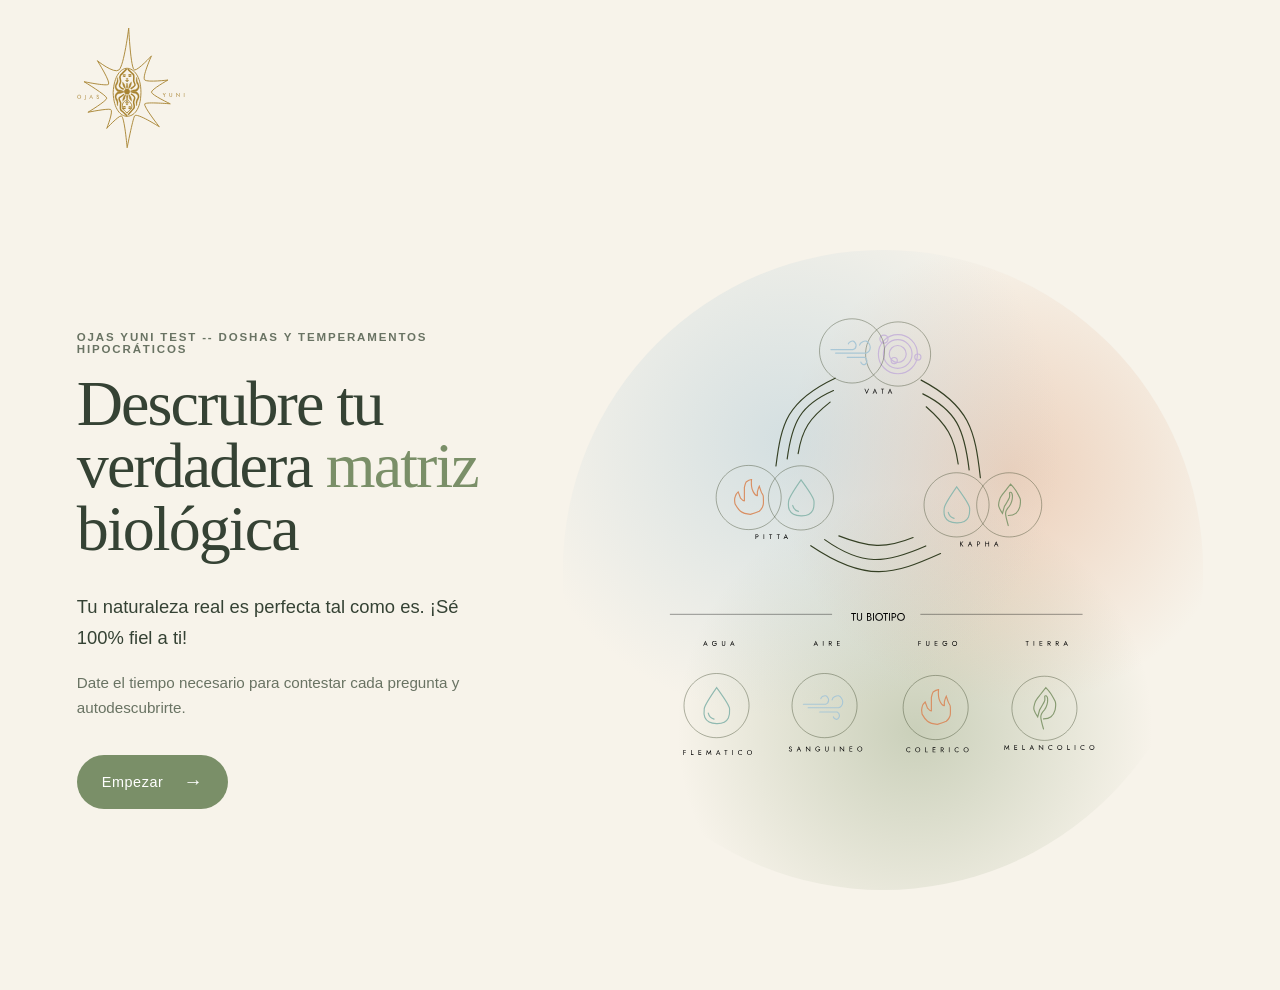
==== index.html @ 89ff5ba1 "first" ====
<!DOCTYPE html>
<html lang="en">
<head>
    <meta charset="UTF-8">
    <meta name="viewport" content="width=device-width, initial-scale=1.0">

    <title>OJAS YUNI TEST</title>

    <link rel="stylesheet" href="style.css">
</head>

<body>

    <header class="navbar">
        <a href="#" class="logo">
            <img src="/images/logoDosha.svg" alt="Website logo">
        </a>
    </header>

    <main>

        <section class="quiz-intro">

           
            <div class="intro-content">

                <p class="eyebrow">OJAS YUNI TEST -- Doshas y temperamentos hipocráticos </p>

                <h1>
                    Descrubre tu verdadera
                    <span>matriz</span> biológica
                </h1>

                <p class="intro-text">
                    Tu  naturaleza real es perfecta tal como es. ¡Sé 100% fiel a ti!
                </p>

                <p class="quiz-info">
                    Date el tiempo necesario para contestar cada pregunta y autodescubrirte.
                </p>

                <a href="quiz.html" class="quiz-button">
                    Empezar
                    <span>→</span>
                </a>

            </div>


            <div class="intro-image">

                <div class="image-circle">
                    <img
                        src="/images/BIOTIPO.svg"
                        alt="Illustration representing the doshas and temperaments"
                    >
                </div>

            </div>

        </section>

    </main>

</body>
</html>
---- style.css ----
:root {
    --primary: #7A8F68;
    --secondary: #D8B98A;
    --background: #F7F3EA;
    --text: #354234;
    --light-text: #697363;
    --button-text: #FFFFFF;

    --heading-font: "Your Heading Font", serif;
    --body-font: "Your Body Font", sans-serif;

    --surface: #FCFAF5;

    --muted: #697363;

    --sage: #879B72;
    --sage-light: #DCE3D5;

    --blue: #A9C7D6;
    --lavender: #C8B6D9;
    --terracotta: #D98F63;
    --teal: #8FB9B0;

    --border: rgba(53, 66, 52, 0.18);
}

* {
    margin: 0;
    padding: 0;
    box-sizing: border-box;
}

body {
    background-color: var(--background);
    color: var(--text);
    font-family: var(--body-font);
}

.navbar {
    width: 100%;
    padding: 28px 6%;
}

.logo {
    display: inline-block;
}

.logo img {
    width: 210px;
    height: auto;
    display: block;
}


.quiz-intro {
    min-height: calc(100vh - 90px);

    width: 88%;
    max-width: 1400px;

    margin: 0 auto;

    display: grid;
    grid-template-columns: 1fr 1fr;

    align-items: center;

    gap: 70px;

    padding: 50px 0 80px;
}



.intro-content {
    max-width: 600px;
}

.eyebrow {
    font-size: 0.75rem;
    letter-spacing: 0.18em;
    text-transform: uppercase;

    color: var(--primary);

    margin-bottom: 22px;
    font-weight: 600;
}


h1 {
    font-family: var(--heading-font);

    font-size: clamp(3.2rem, 5vw, 5.5rem);

    font-weight: 400;

    line-height: 0.98;

    letter-spacing: -0.03em;

    margin-bottom: 30px;
}

h1 span {
    color: var(--primary);
}


.intro-text {
    max-width: 520px;

    font-size: 1.15rem;

    line-height: 1.7;

    color: var(--text);

    margin-bottom: 18px;
}


.quiz-info {
    max-width: 500px;

    font-size: 0.95rem;

    line-height: 1.6;

    color: var(--light-text);

    margin-bottom: 35px;
}



.quiz-button {
    display: inline-flex;

    align-items: center;
    gap: 20px;

    padding: 16px 25px;

    background-color: var(--primary);
    color: var(--button-text);

    text-decoration: none;

    font-size: 0.9rem;

    letter-spacing: 0.04em;

    border-radius: 50px;

    transition:
        transform 0.25s ease,
        background-color 0.25s ease;
}

.quiz-button span {
    font-size: 1.2rem;

    transition: transform 0.25s ease;
}

.quiz-button:hover {
    transform: translateY(-3px);
}

.quiz-button:hover span {
    transform: translateX(5px);
}




.intro-image {
    display: flex;

    justify-content: center;
    align-items: center;
}




.image-circle {
    width: min(50vw, 700px);
    height: min(50vw, 700px);

    border-radius: 50%;

    display: flex;

    justify-content: center;
    align-items: center;

    background:
        radial-gradient(
            circle at 35% 30%,
            rgba(169, 199, 214, 0.45),
            transparent 45%
        ),
        radial-gradient(
            circle at 70% 35%,
            rgba(217, 143, 99, 0.35),
            transparent 38%
        ),
        radial-gradient(
            circle at 55% 75%,
            rgba(135, 155, 114, 0.40),
            transparent 40%
        ),
        #F7F3EA;

    padding-bottom: 80px;
}


.image-circle img {
    width: 110%;
    height: 90%;
    object-fit: contain;
}




@media (max-width: 900px) {

    .quiz-intro {
        grid-template-columns: 1fr;

        text-align: center;

        gap: 50px;

        padding-top: 30px;
    }

    .intro-content {
        margin: 0 auto;
    }

    .intro-text,
    .quiz-info {
        margin-left: auto;
        margin-right: auto;
    }

    .intro-image {
        order: -1;
    }

    .image-circle {
        width: min(70vw, 450px);
        height: min(70vw, 450px);
    }

    .navbar {
        padding: 22px 7%;
    }

}


@media (max-width: 500px) {

    .quiz-intro {
        width: 86%;
        padding-bottom: 50px;
    }

    h1 {
        font-size: 3rem;
    }

    .intro-text {
        font-size: 1rem;
    }

    .image-circle {
        width: 75vw;
        height: 75vw;
        padding: 20px;
    }

    .quiz-button {
        padding: 14px 22px;
    }

}

/* QUIZ STYLE */

body {
    background: var(--background);
    color: var(--text);

    font-family: var(--body-font);

    min-height: 100vh;
}


.quiz-header {
    width: 100%;
    padding: 28px 5vw;

    display: flex;
    align-items: center;
}

.logo img {
    width: 110px;
    height: auto;
}


.quiz-container {
    width: min(900px, 90%);
    margin: 0 auto;

    padding: 50px 0 80px;
}


.progress-section {
    margin-bottom: 70px;
}

.progress-top {
    display: flex;
    align-items: baseline;

    font-size: 0.85rem;
    letter-spacing: 0.08em;

    margin-bottom: 12px;
}

#questionNumber {
    font-weight: 600;
}

#totalQuestions {
    color: var(--muted);
}

.progress-track {
    width: 100%;
    height: 3px;

    background: rgba(53, 66, 52, 0.12);

    border-radius: 10px;
    overflow: hidden;
}

.progress-fill {
    width: 8.33%;
    height: 100%;

    background: var(--sage);

    border-radius: 10px;

    transition: width 0.4s ease;
}



.question-intro {
    text-align: center;

    margin-bottom: 45px;
}

.eyebrow {
    text-transform: uppercase;

    font-size: 0.72rem;
    font-weight: 600;

    letter-spacing: 0.16em;

    color: var(--muted);

    margin-bottom: 18px;
}

.question-intro h1 {
    font-family: var(--heading-font);

    font-size: clamp(2rem, 5vw, 3.6rem);

    line-height: 1.12;

    font-weight: 500;

    max-width: 760px;

    margin: 0 auto;
}



.answers {
    display: flex;
    flex-direction: column;

    gap: 14px;

    max-width: 720px;

    margin: 0 auto;
}

.answer-card {
    width: 100%;

    min-height: 78px;

    padding: 20px 26px;

    border: 1px solid var(--border);

    border-radius: 18px;

    background: rgba(255, 255, 255, 0.35);

    color: var(--text);

    font-family: var(--body-font);

    font-size: 1rem;

    text-align: left;

    cursor: pointer;

    transition:
        background 0.25s ease,
        border-color 0.25s ease,
        transform 0.25s ease,
        box-shadow 0.25s ease;
}

.answer-card:hover {
    background: var(--surface);

    border-color: var(--sage);

    transform: translateY(-2px);

    box-shadow:
        0 8px 25px rgba(53, 66, 52, 0.06);
}

.answer-card:focus-visible {
    outline: 2px solid var(--sage);

    outline-offset: 4px;
}

.answer-card.selected {
    background: var(--sage-light);

    border-color: var(--sage);

    transform: translateY(-2px);
}



.quiz-navigation {
    display: flex;

    justify-content: space-between;
    align-items: center;

    max-width: 720px;

    margin: 28px auto 0;
}

.back-button {
    border: none;

    background: transparent;

    color: var(--muted);

    font-family: var(--body-font);

    font-size: 0.9rem;

    cursor: pointer;

    padding: 8px 0;

    transition: color 0.2s ease;
}

.back-button:hover {
    color: var(--text);
}

.back-button:disabled {
    opacity: 0.3;

    cursor: default;
}

.select-hint {
    color: var(--muted);

    font-size: 0.75rem;
}


.result-content {
    text-align: center;

    max-width: 750px;

    margin: 0 auto;
}

.result-content h1 {
    font-family: var(--heading-font);

    font-size: clamp(2.2rem, 5vw, 4rem);

    font-weight: 500;

    line-height: 1.15;

    margin-bottom: 25px;
}

.result-symbols {
    display: flex;
    flex-direction: column;
    align-items: center;
    gap: 6px;
}

.result-plus {
    width: 100px;
    height: 100px;
}

.result-description {
    max-width: 600px;

    margin: 0 auto 50px;

    color: var(--muted);

    font-size: 1.05rem;

    line-height: 1.7;
}




.restart-button {
    border: none;

    background: var(--text);

    color: white;

    padding: 15px 28px;

    border-radius: 30px;

    font-family: var(--body-font);

    font-size: 0.9rem;

    cursor: pointer;

    transition:
        transform 0.2s ease,
        opacity 0.2s ease;
}

.restart-button:hover {
    transform: translateY(-2px);

    opacity: 0.9;
}




.hidden {
    display: none;
}


@media (max-width: 600px) {

    .quiz-header {
        padding: 22px 6%;
    }

    .quiz-container {
        width: 88%;

        padding-top: 30px;
    }

    .progress-section {
        margin-bottom: 50px;
    }

    .question-intro {
        margin-bottom: 30px;
    }

    .answer-card {
        min-height: 70px;

        padding: 18px 20px;

        border-radius: 15px;
    }

    .quiz-navigation {
        margin-top: 22px;
    }

    .select-hint {
        display: none;
    }

    .score {
        grid-template-columns: 65px 1fr;
    }
}
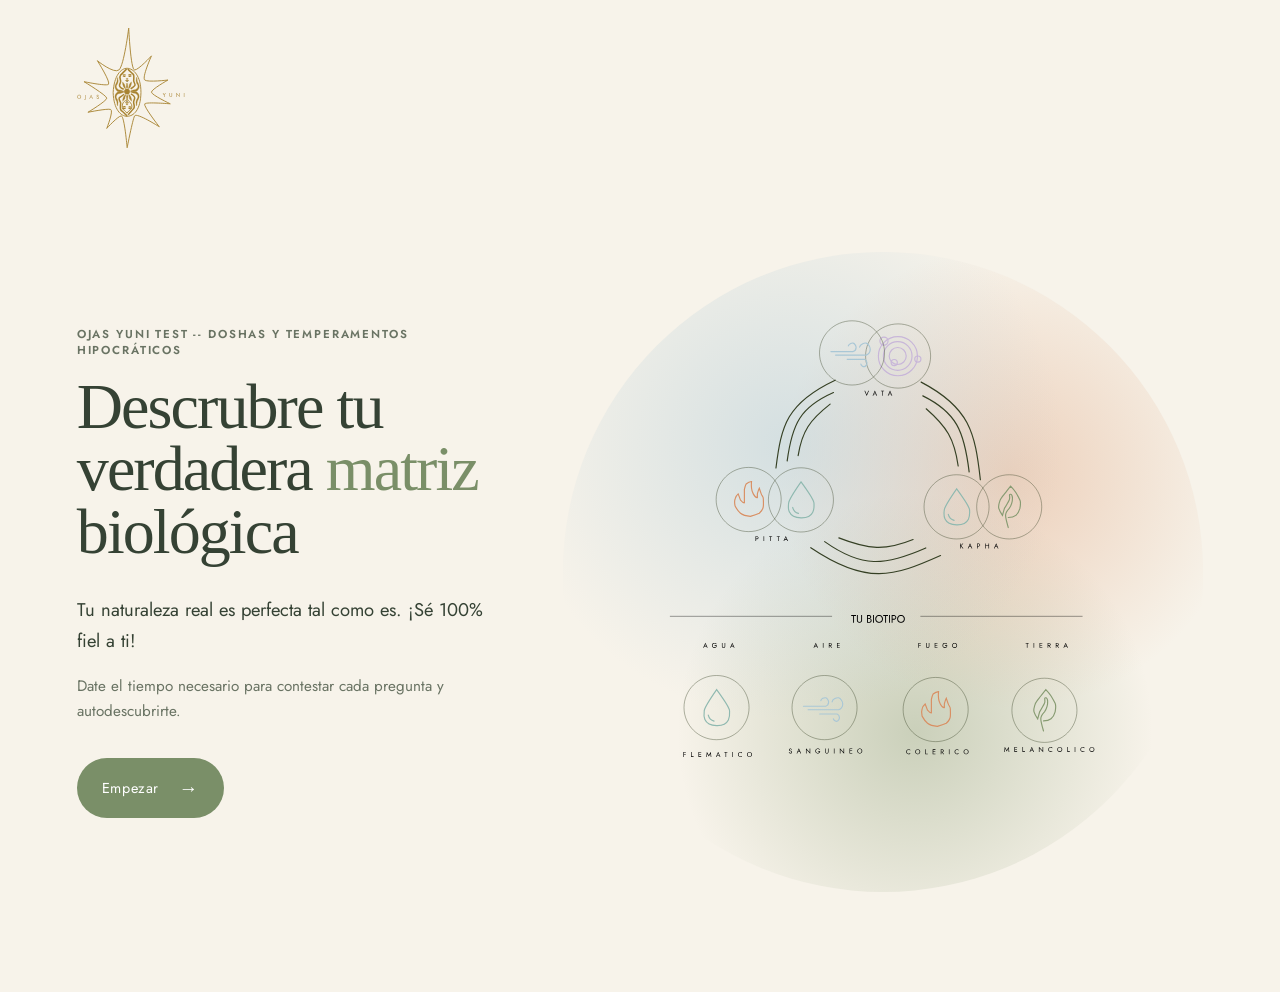
==== commit b357eb8c: "updated quiz and font" ====
--- a/index.html
+++ b/index.html
@@ -6,6 +6,10 @@
 
     <title>OJAS YUNI TEST</title>
 
+    <link rel="preconnect" href="https://fonts.googleapis.com">
+    <link rel="preconnect" href="https://fonts.gstatic.com" crossorigin>
+    <link href="https://fonts.googleapis.com/css2?family=Jost:wght@300;400;500;600;700&display=swap" rel="stylesheet">
+
     <link rel="stylesheet" href="style.css">
 </head>
 
@@ -13,7 +17,7 @@
 
     <header class="navbar">
         <a href="#" class="logo">
-            <img src="/images/logoDosha.svg" alt="Website logo">
+            <img src="images/logoDosha.svg" alt="Website logo">
         </a>
     </header>
 
@@ -51,7 +55,7 @@
 
                 <div class="image-circle">
                     <img
-                        src="/images/BIOTIPO.svg"
+                        src="images/BIOTIPO.svg"
                         alt="Illustration representing the doshas and temperaments"
                     >
                 </div>
--- a/style.css
+++ b/style.css
@@ -7,7 +7,7 @@
     --button-text: #FFFFFF;
 
     --heading-font: "Your Heading Font", serif;
-    --body-font: "Your Body Font", sans-serif;
+    --body-font: 'Jost', sans-serif;
 
     --surface: #FCFAF5;
 
